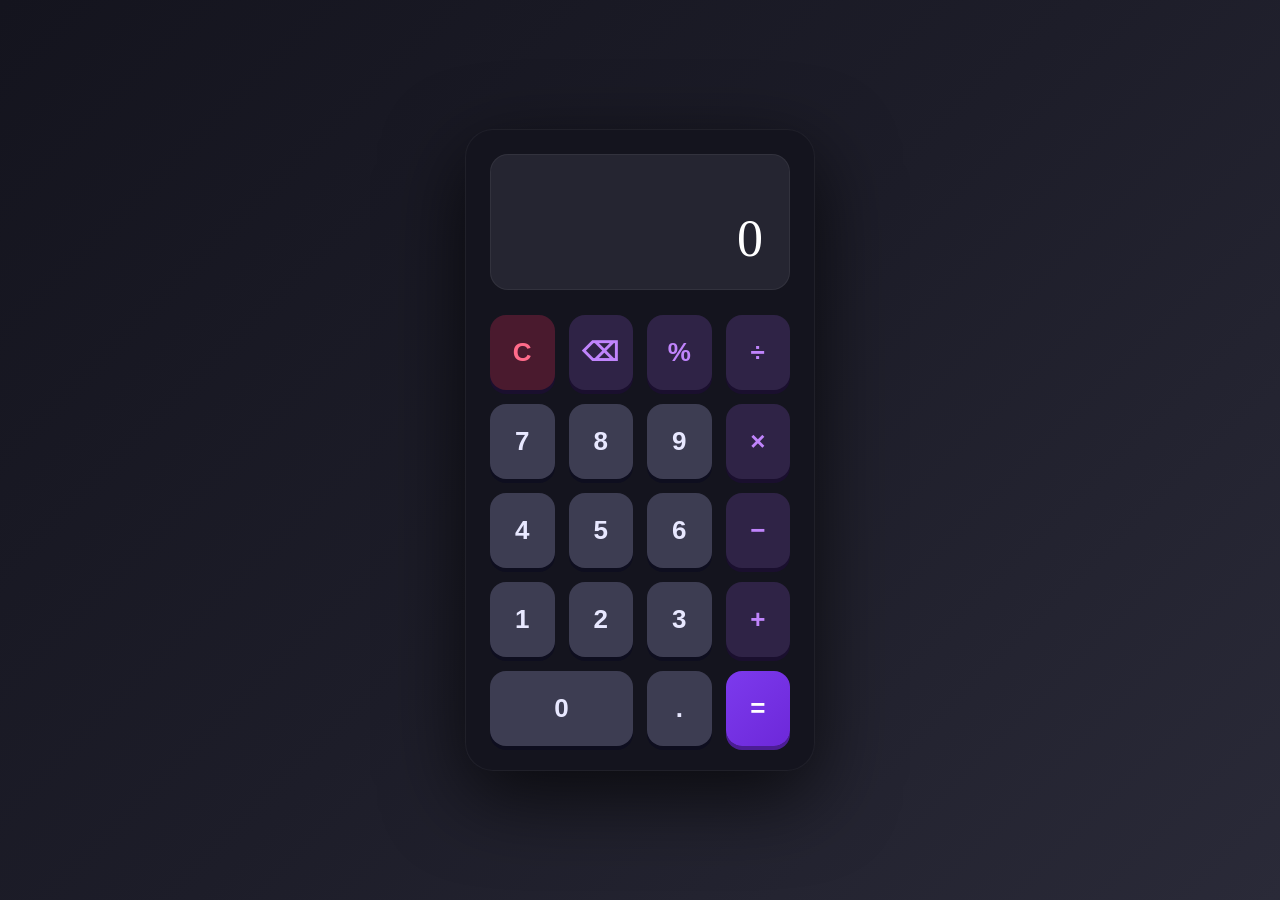
==== WebDev-L2-Calculator/index.html @ cb492012 "Add files via upload" ====
<!DOCTYPE html>
<html lang="en">
<head>
    <meta charset="UTF-8" />
    <meta name="viewport" content="width=device-width, initial-scale=1.0" />
    <title>Calculator | AyuLG</title>
    <link rel="stylesheet" href="style.css" />
</head>
<body>
    <div class="container">
        <div class="calculator">
            <div class="display">
                <div class="display-expression" id="expression"></div>
                <div class="display-input" id="display">0</div>
            </div>
            <div class="buttons">
                <button class="btn operator" data-value="C">C</button>
                <button class="btn operator" data-value="⌫">⌫</button>
                <button class="btn operator" data-value="%">%</button>
                <button class="btn operator" data-value="÷">÷</button>

              
                <button class="btn number" data-value="7">7</button>
                <button class="btn number" data-value="8">8</button>
                <button class="btn number" data-value="9">9</button>
                <button class="btn operator" data-value="×">×</button>

            
                <button class="btn number" data-value="4">4</button>
                <button class="btn number" data-value="5">5</button>
                <button class="btn number" data-value="6">6</button>
                <button class="btn operator" data-value="−">−</button>

                <button class="btn number" data-value="1">1</button>
                <button class="btn number" data-value="2">2</button>
                <button class="btn number" data-value="3">3</button>
                <button class="btn operator" data-value="+">+</button>

                <button class="btn number zero" data-value="0">0</button>
                <button class="btn number" data-value=".">.</button>
                <button class="btn equals" data-value="=">=</button>
            </div>
        </div>
    </div>

    <script src="script.js"></script>
</body>
</html>
---- WebDev-L2-Calculator/style.css ----
* {
    margin: 0;
    padding: 0;
    box-sizing: border-box;
}

body {
    height: 100vh;
    display: flex;
    justify-content: center;
    align-items: center;
    background: linear-gradient(135deg, #14141e 0%, #1d1d29 50%, #2a2a38 100%);
    padding: 20px;
}

.container {
    display: flex;
    justify-content: center;
    align-items: center;
    width: 100%;
}

.calculator {
    padding: 25px;
    width: 350px;
    background: #14141e;
    border-radius: 28px;
    box-shadow: 
        0 25px 80px rgba(0, 0, 0, 0.7),
        0 0 0 1px rgba(255, 255, 255, 0.05) inset;
}

.display {
    background: #252531;
    border-radius: 18px;
    padding: 25px 25px 18px 25px;
    margin-bottom: 25px;
    min-height: 110px;
    display: flex;
    flex-direction: column;
    align-items: flex-end;
    justify-content: flex-end;
    border: 1px solid rgba(255, 255, 255, 0.06);
}

.display-expression {
    font-size: 18px;
    color: rgba(255, 255, 255, 0.3);
    min-height: 28px;
    text-align: right;
    width: 100%;
    font-weight: 300;
    letter-spacing: 0.5px;
}

.display-input {
    font-size: 52px;
    color: #ffffff;
    font-weight: 200;
    text-align: right;
    width: 100%;
    word-wrap: break-word;
    overflow-wrap: break-word;
    line-height: 1.2;
    transition: font-size 0.2s ease;
    letter-spacing: 1px;
}

.display-input.small {
    font-size: 36px;
}

.display-input.error {
    color: #ff6b6b;
    font-size: 28px;
}

.buttons {
    display: grid;
    grid-template-columns: repeat(4, 1fr);
    gap: 14px;
}


.btn {
    padding: 22px 10px;
    font-size: 26px;
    border: none;
    border-radius: 16px;
    cursor: pointer;
    transition: all 0.15s ease;
    font-weight: 600;
    user-select: none;
    position: relative;
    overflow: hidden;
}

.btn.number {
    background: #3d3d52;
    color: #e8e8ff;
    box-shadow: 0 4px 0 #0e0e1f;
}

.btn.number:hover {
    background: #5c5c7b;
    transform: scale(1.05);
    box-shadow: 0 6px 0 #0e0e1f;
}

.btn.number:active {
    transform: scale(1.05);
    box-shadow: 0 0px 0 #0e0e1f;
}


.btn.operator {
    background: #2f2346;
    color: #c084fc;
    box-shadow: 0 4px 0 #1a0f2e;
}

.btn.operator:hover {
    background: #3d2568;
     transform: scale(1.05);
    box-shadow: 0 6px 0 #1a0f2e;
}

.btn.operator:active {
    transform: scale(1.05);
    box-shadow: 0 0px 0 #1a0f2e;
}

.btn.equals {
    background: linear-gradient(135deg, #7c3aed, #6d28d9);
    color: #ffffff;
    box-shadow: 0 4px 0 #4c1d95;
}

.btn.equals:hover {
    transform: translateY(-2px);
    box-shadow: 0 6px 0 #4c1d95;
    background: linear-gradient(135deg, #8b5cf6, #7c3aed);
}

.btn.equals:active {
    transform: translateY(4px);
    box-shadow: 0 0px 0 #4c1d95;
}

.btn.zero {
    grid-column: span 2;
}

.btn.operator[data-value="C"] {
    background: #4a1a2e;
    color: #ff6b8a;
}

.btn.operator[data-value="C"]:hover {
    background: #6a2a3e;
}

@media (max-width: 480px) {
    .calculator {
        padding: 18px;
        border-radius: 20px;
        width: 100%;
    }

    .display {
        padding: 18px 18px 14px 18px;
        min-height: 90px;
        border-radius: 14px;
    }

    .display-input {
        font-size: 40px;
    }

    .display-input.small {
        font-size: 28px;
    }

    .display-input.error {
        font-size: 22px;
    }

    .display-expression {
        font-size: 15px;
        min-height: 22px;
    }

    .buttons {
        gap: 10px;
    }

    .btn {
        padding: 18px 8px;
        font-size: 22px;
        border-radius: 12px;
    }
}

@media (max-width: 360px) {
    .calculator {
        padding: 12px;
    }

    .btn {
        padding: 14px 6px;
        font-size: 18px;
    }

    .display-input {
        font-size: 32px;
    }
}

@keyframes buttonPress {
    0% {
        transform: scale(0.95);
    }
    100% {
        transform: scale(1);
    }
}

.btn:active {
    animation: buttonPress 0.1s ease;
}

@keyframes fadeIn {
    from {
        opacity: 0;
        transform: scale(0.9);
    }
    to {
        opacity: 1;
        transform: scale(1);
    }
}

.calculator {
    animation: fadeIn 0.4s ease;
}
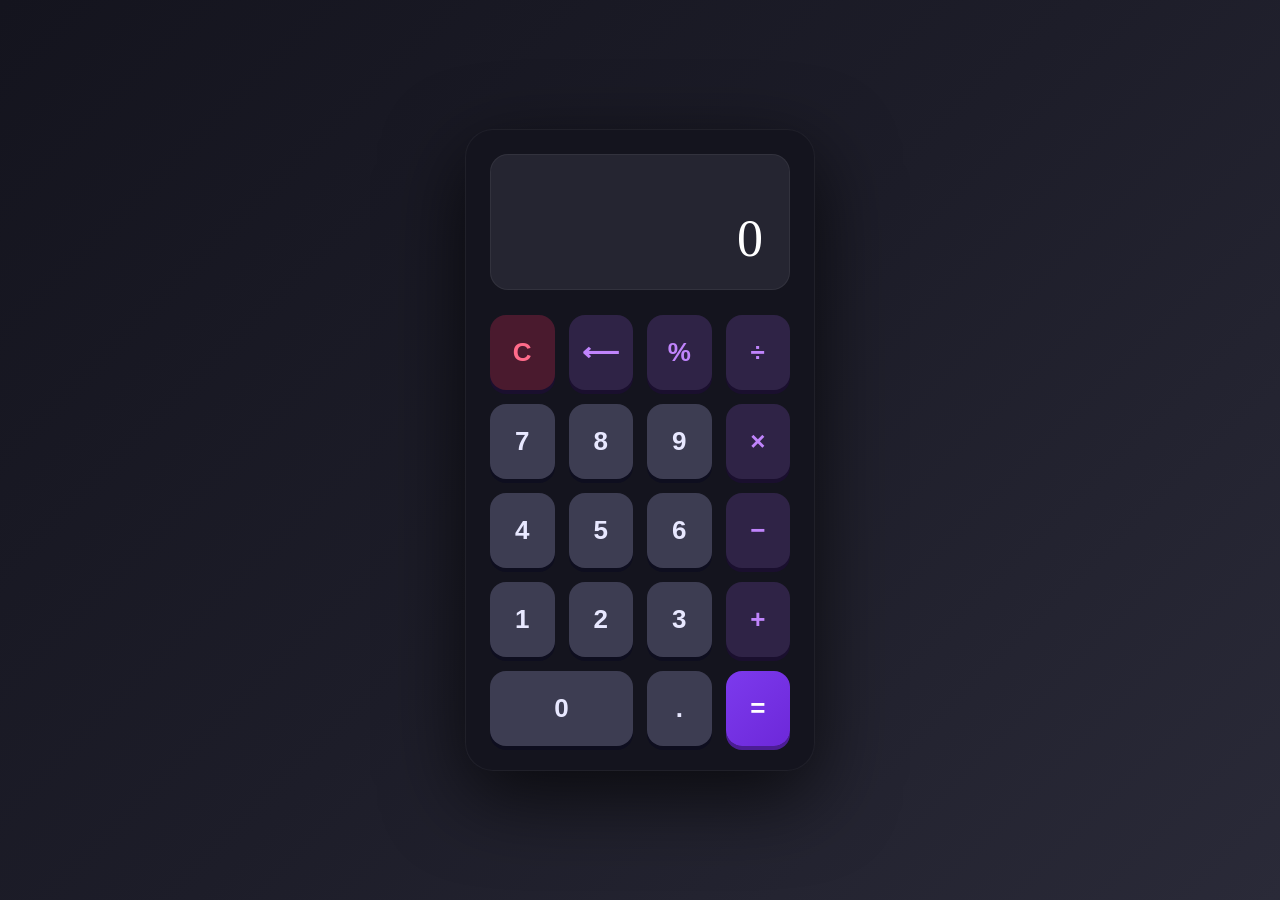
==== commit eb8c4850: "Fix HTML entities and update backspace button" ====
--- a/WebDev-L2-Calculator/index.html
+++ b/WebDev-L2-Calculator/index.html
@@ -15,7 +15,7 @@
             </div>
             <div class="buttons">
                 <button class="btn operator" data-value="C">C</button>
-                <button class="btn operator" data-value="⌫">⌫</button>
+                <button class="btn operator" data-value="⌫">⟵</button>
                 <button class="btn operator" data-value="%">%</button>
                 <button class="btn operator" data-value="÷">÷</button>
 
@@ -45,4 +45,4 @@
 
     <script src="script.js"></script>
 </body>
-</html>+</html>
--- a/WebDev-L2-Calculator/style.css
+++ b/WebDev-L2-Calculator/style.css
@@ -161,9 +161,9 @@
     background: #6a2a3e;
 }
 
-@media (max-width: 480px) {
+@media (max-width: 350px) {
     .calculator {
-        padding: 18px;
+        padding: 12px;
         border-radius: 20px;
         width: 100%;
     }
@@ -179,7 +179,7 @@
     }
 
     .display-input.small {
-        font-size: 28px;
+        font-size: 30px;
     }
 
     .display-input.error {
@@ -196,13 +196,13 @@
     }
 
     .btn {
-        padding: 18px 8px;
-        font-size: 22px;
+        padding: 14px 6px;
+        font-size: 18px;
         border-radius: 12px;
     }
 }
 
-@media (max-width: 360px) {
+@media (max-width: 350px) {
     .calculator {
         padding: 12px;
     }
@@ -216,7 +216,6 @@
         font-size: 32px;
     }
 }
-
 @keyframes buttonPress {
     0% {
         transform: scale(0.95);
@@ -243,4 +242,4 @@
 
 .calculator {
     animation: fadeIn 0.4s ease;
-}+}
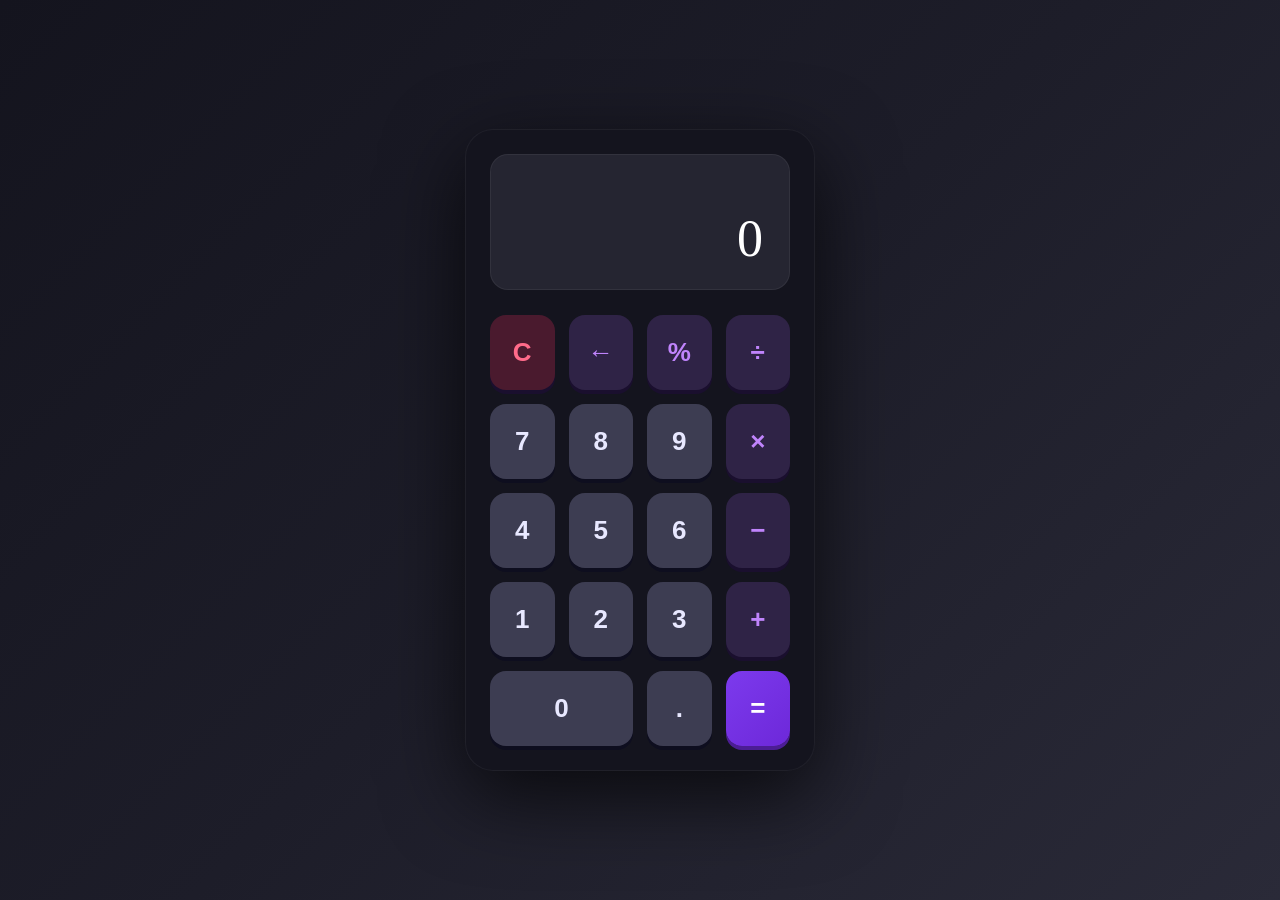
==== commit 900ef0d1: "Fix HTML character encoding issues" ====
--- a/WebDev-L2-Calculator/index.html
+++ b/WebDev-L2-Calculator/index.html
@@ -15,7 +15,7 @@
             </div>
             <div class="buttons">
                 <button class="btn operator" data-value="C">C</button>
-                <button class="btn operator" data-value="⌫">⟵</button>
+                <button class="btn operator" data-value="⌫">←</button>
                 <button class="btn operator" data-value="%">%</button>
                 <button class="btn operator" data-value="÷">÷</button>
 
